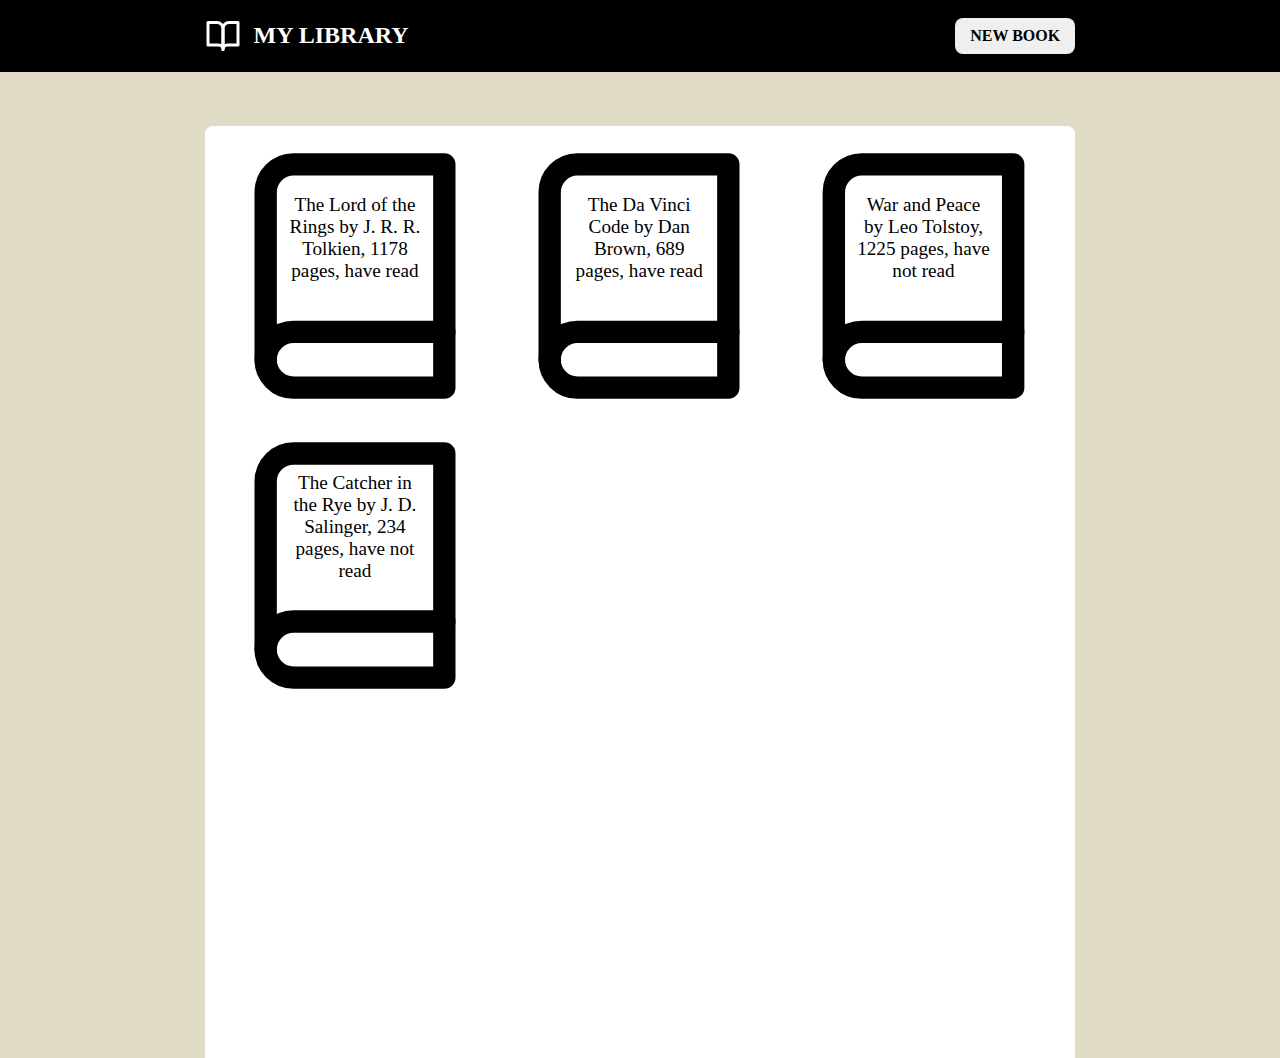
==== objects-lesson.html @ 150975c1 "first commit" ====
<!DOCTYPE html>
<html lang="en">
<head>
    <script src="objects-lesson.js" defer></script>  <!--lessons: remember to defer-->
    <link rel="stylesheet" href="objects-lesson.css">
    <link rel="shortcut icon" href="#">
    <meta charset="UTF-8">
    <meta http-equiv="X-UA-Compatible" content="IE=edge">
    <meta name="viewport" content="width=device-width, initial-scale=1.0">
    <title>Object Lesson</title>
</head>
<body>
    <header>
        <div id="heading">
            <img src="assets/book-open.svg" alt="open book icon">
            <h2>MY LIBRARY</h2>
        </div>
        <button id="button-add" onclick="openForm()">NEW BOOK</button>
    </header>
    <div id="content">
        <div id="container">
        </div>
    </div>
    <div id="myForm">
        <form id="addBook">
            <h1>ADD NEW BOOK</h1>
            <div>
                <label for="title">TITLE</label>
                <input type="text" id="title" placeholder="e.g. The Lord of the Rings" name="title" required>
            </div>
            <div>
                <label for="author">AUTHOR</label>
                <input type="text" id="author" placeholder="e.g. J. R. R. Tolkien" name="author" required>
            </div>
            <div>
                <label for="pages">PAGES</label>
                <input type="text" id="pages" placeholder="e.g. 1234" name="pages" required>
            </div>     
            <div>
                <input type="checkbox" id="checkbox" name="read">
                <label for="checkbox">I've read this book</label>
            </div>
            <div id="popupButtons">
                <button type="button" onclick="closeForm()">CANCEL</button>
                <button type="submit" form="addBook" id="submitButton">ADD</button>
            </div>                  
        </form>
    </div>
</body>
</html>
---- objects-lesson.css ----
/*! normalize.css v8.0.1 | MIT License | github.com/necolas/normalize.css */

/* Document
   ========================================================================== */

/**
 * 1. Correct the line height in all browsers.
 * 2. Prevent adjustments of font size after orientation changes in iOS.
 */

 html {
    line-height: 1.15; /* 1 */
    -webkit-text-size-adjust: 100%; /* 2 */
  }
  
  /* Sections
     ========================================================================== */
  
  /**
   * Remove the margin in all browsers.
   */
  
  body {
    margin: 0;
  }
  
  /**
   * Render the `main` element consistently in IE.
   */
  
  main {
    display: block;
  }
  
  /**
   * Correct the font size and margin on `h1` elements within `section` and
   * `article` contexts in Chrome, Firefox, and Safari.
   */
  
  h1 {
    font-size: 2em;
    margin: 0.67em 0;
  }
  
  /* Grouping content
     ========================================================================== */
  
  /**
   * 1. Add the correct box sizing in Firefox.
   * 2. Show the overflow in Edge and IE.
   */
  
  hr {
    box-sizing: content-box; /* 1 */
    height: 0; /* 1 */
    overflow: visible; /* 2 */
  }
  
  /**
   * 1. Correct the inheritance and scaling of font size in all browsers.
   * 2. Correct the odd `em` font sizing in all browsers.
   */
  
  pre {
    font-family: monospace, monospace; /* 1 */
    font-size: 1em; /* 2 */
  }
  
  /* Text-level semantics
     ========================================================================== */
  
  /**
   * Remove the gray background on active links in IE 10.
   */
  
  a {
    background-color: transparent;
  }
  
  /**
   * 1. Remove the bottom border in Chrome 57-
   * 2. Add the correct text decoration in Chrome, Edge, IE, Opera, and Safari.
   */
  
  abbr[title] {
    border-bottom: none; /* 1 */
    text-decoration: underline; /* 2 */
    text-decoration: underline dotted; /* 2 */
  }
  
  /**
   * Add the correct font weight in Chrome, Edge, and Safari.
   */
  
  b,
  strong {
    font-weight: bolder;
  }
  
  /**
   * 1. Correct the inheritance and scaling of font size in all browsers.
   * 2. Correct the odd `em` font sizing in all browsers.
   */
  
  code,
  kbd,
  samp {
    font-family: monospace, monospace; /* 1 */
    font-size: 1em; /* 2 */
  }
  
  /**
   * Add the correct font size in all browsers.
   */
  
  small {
    font-size: 80%;
  }
  
  /**
   * Prevent `sub` and `sup` elements from affecting the line height in
   * all browsers.
   */
  
  sub,
  sup {
    font-size: 75%;
    line-height: 0;
    position: relative;
    vertical-align: baseline;
  }
  
  sub {
    bottom: -0.25em;
  }
  
  sup {
    top: -0.5em;
  }
  
  /* Embedded content
     ========================================================================== */
  
  /**
   * Remove the border on images inside links in IE 10.
   */
  
  img {
    border-style: none;
  }
  
  /* Forms
     ========================================================================== */
  
  /**
   * 1. Change the font styles in all browsers.
   * 2. Remove the margin in Firefox and Safari.
   */
  
  button,
  input,
  optgroup,
  select,
  textarea {
    font-family: inherit; /* 1 */
    font-size: 100%; /* 1 */
    line-height: 1.15; /* 1 */
    margin: 0; /* 2 */
  }
  
  /**
   * Show the overflow in IE.
   * 1. Show the overflow in Edge.
   */
  
  button,
  input { /* 1 */
    overflow: visible;
  }
  
  /**
   * Remove the inheritance of text transform in Edge, Firefox, and IE.
   * 1. Remove the inheritance of text transform in Firefox.
   */
  
  button,
  select { /* 1 */
    text-transform: none;
  }
  
  /**
   * Correct the inability to style clickable types in iOS and Safari.
   */
  
  button,
  [type="button"],
  [type="reset"],
  [type="submit"] {
    -webkit-appearance: button;
  }
  
  /**
   * Remove the inner border and padding in Firefox.
   */
  
  button::-moz-focus-inner,
  [type="button"]::-moz-focus-inner,
  [type="reset"]::-moz-focus-inner,
  [type="submit"]::-moz-focus-inner {
    border-style: none;
    padding: 0;
  }
  
  /**
   * Restore the focus styles unset by the previous rule.
   */
  
  button:-moz-focusring,
  [type="button"]:-moz-focusring,
  [type="reset"]:-moz-focusring,
  [type="submit"]:-moz-focusring {
    outline: 1px dotted ButtonText;
  }
  
  /**
   * Correct the padding in Firefox.
   */
  
  fieldset {
    padding: 0.35em 0.75em 0.625em;
  }
  
  /**
   * 1. Correct the text wrapping in Edge and IE.
   * 2. Correct the color inheritance from `fieldset` elements in IE.
   * 3. Remove the padding so developers are not caught out when they zero out
   *    `fieldset` elements in all browsers.
   */
  
  legend {
    box-sizing: border-box; /* 1 */
    color: inherit; /* 2 */
    display: table; /* 1 */
    max-width: 100%; /* 1 */
    padding: 0; /* 3 */
    white-space: normal; /* 1 */
  }
  
  /**
   * Add the correct vertical alignment in Chrome, Firefox, and Opera.
   */
  
  progress {
    vertical-align: baseline;
  }
  
  /**
   * Remove the default vertical scrollbar in IE 10+.
   */
  
  textarea {
    overflow: auto;
  }
  
  /**
   * 1. Add the correct box sizing in IE 10.
   * 2. Remove the padding in IE 10.
   */
  
  [type="checkbox"],
  [type="radio"] {
    box-sizing: border-box; /* 1 */
    padding: 0; /* 2 */
  }
  
  /**
   * Correct the cursor style of increment and decrement buttons in Chrome.
   */
  
  [type="number"]::-webkit-inner-spin-button,
  [type="number"]::-webkit-outer-spin-button {
    height: auto;
  }
  
  /**
   * 1. Correct the odd appearance in Chrome and Safari.
   * 2. Correct the outline style in Safari.
   */
  
  [type="search"] {
    -webkit-appearance: textfield; /* 1 */
    outline-offset: -2px; /* 2 */
  }
  
  /**
   * Remove the inner padding in Chrome and Safari on macOS.
   */
  
  [type="search"]::-webkit-search-decoration {
    -webkit-appearance: none;
  }
  
  /**
   * 1. Correct the inability to style clickable types in iOS and Safari.
   * 2. Change font properties to `inherit` in Safari.
   */
  
  ::-webkit-file-upload-button {
    -webkit-appearance: button; /* 1 */
    font: inherit; /* 2 */
  }
  
  /* Interactive
     ========================================================================== */
  
  /*
   * Add the correct display in Edge, IE 10+, and Firefox.
   */
  
  details {
    display: block;
  }
  
  /*
   * Add the correct display in all browsers.
   */
  
  summary {
    display: list-item;
  }
  
  /* Misc
     ========================================================================== */
  
  /**
   * Add the correct display in IE 10+.
   */
  
  template {
    display: none;
  }
  
  /**
   * Add the correct display in IE 10.
   */
  
  [hidden] {
    display: none;
  }

  body {
    background-color: #e1dcc5;
    font-family: 'Times New Roman', Times, serif;
  }

  header {
    display: flex;
    align-items: center;
    justify-content: space-between;
    padding: 0 16vw 0 16vw;
    background-color: black;
    color: white;
    height: 8vh;
  }

  #heading {
    display: flex;
    align-items: center;
  }

  #heading>img {
    height: 4vh;
    width: auto;
    filter: invert(100%) sepia(0%) saturate(7484%) hue-rotate(104deg) brightness(100%) contrast(102%);;
  }

  #container {
    display: flex;
    justify-content: flex-start;
    align-content: flex-start;
    align-items: flex-start;
    flex-flow: row wrap;
    gap: 16px;
    background: white;
    margin: 6vh 16vw 0 16vw;
    padding: 16px;
    border-radius: 8px 8px 0 0;
    height: 100vh;
  }

  h2 {
    margin: 0;
    padding: 1vw;
  }

  button {
    border: none;
    border-radius: 8px;
    font-weight: bold;
  }

  #button-add {
    height: 4vh;
    width: 120px;
  }

  .card {
    flex: 0 0 32%;
    position: relative;
    border-radius: 6px;
    color: black;
    font-size: larger;
    text-align: center;
  }

  .card>img {
    height: 100%;
    width: 100%;
  }

  .book-info {
    position: absolute;
    top: 35%;
    left: 50%;
    transform: translate(-50%, -50%);
  }

  #myForm {
    display: none;
    border: solid black 1px;
    border-radius: 6px;
    position: absolute;
    top: 50%;
    left: 50%;
    z-index: 1;
    transform: translate(-50%, -50%);
    width: 30%;
    height: auto;
    overflow: auto;
    background-color: white;
    font-weight: bold;
  }

  #myForm>form {
    display: flex;
    flex-direction: column;
    align-items: center;
    padding: 82px 12px 82px 12px;
    row-gap: 16px;
  }

  form>h1 {
    margin: 0 0 40px 0;
  }

  #popupButtons {
    display: flex;
    flex-direction: row;
    margin-top: 20px;
    gap: 20px; 
  }

  #popupButtons>button {
    height: 40px;
    width: 120px;
  }
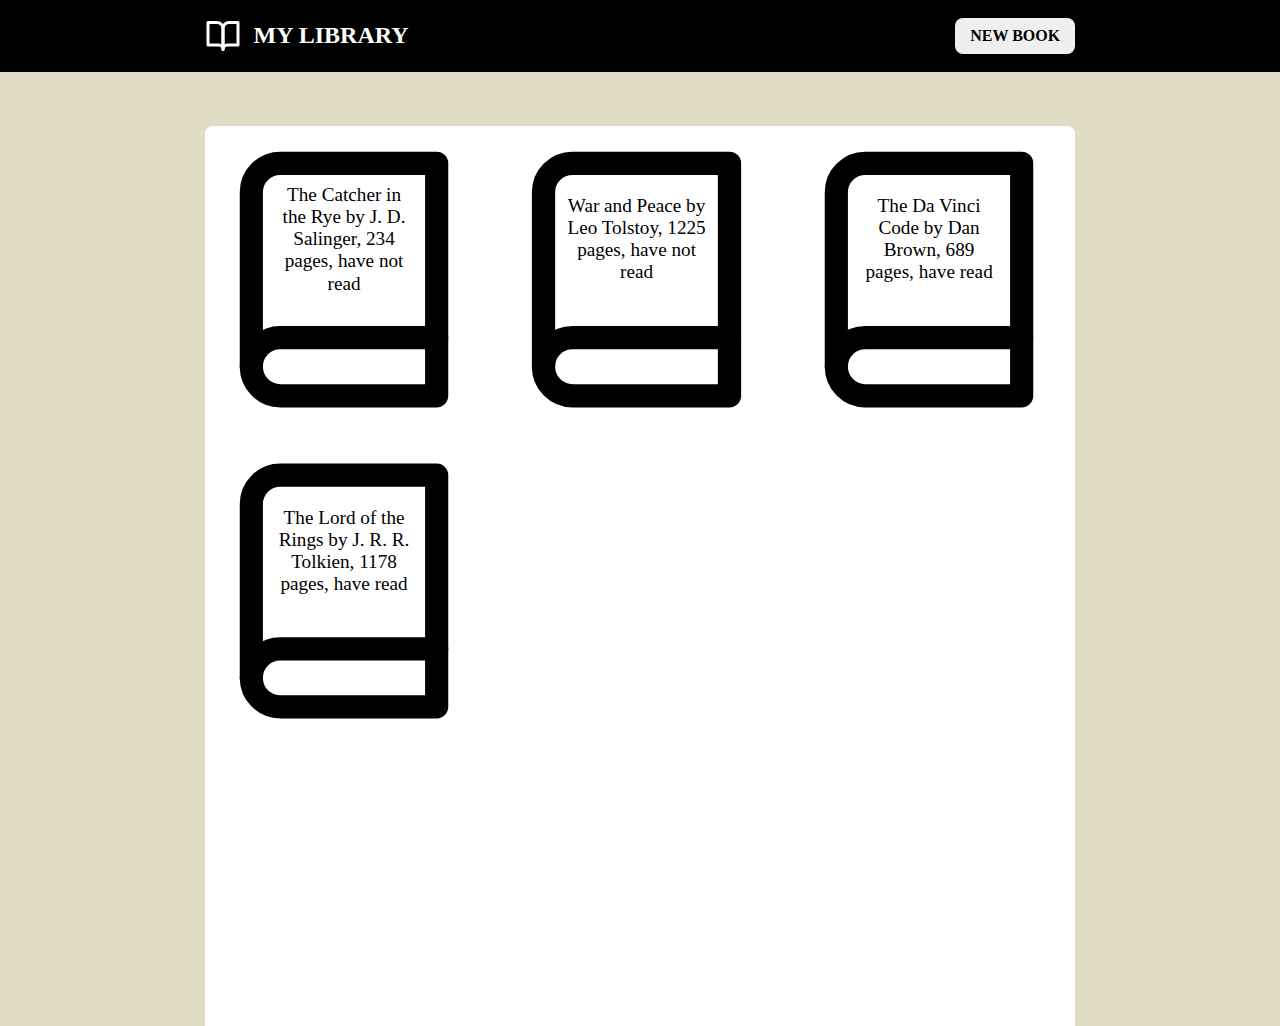
==== commit 4391bd95: "Fix bug with header spacing" ====
--- a/objects-lesson.html
+++ b/objects-lesson.html
@@ -11,11 +11,13 @@
 </head>
 <body>
     <header>
-        <div id="heading">
-            <img src="assets/book-open.svg" alt="open book icon">
-            <h2>MY LIBRARY</h2>
+        <div class="alignment-container">
+            <div id="heading">
+                <img src="assets/book-open.svg" alt="open book icon">
+                <h2>MY LIBRARY</h2>
+            </div>
+            <button id="button-add" onclick="openForm()">NEW BOOK</button>
         </div>
-        <button id="button-add" onclick="openForm()">NEW BOOK</button>
     </header>
     <div id="content">
         <div id="container">
--- a/objects-lesson.css
+++ b/objects-lesson.css
@@ -354,13 +354,18 @@
   }
 
   header {
+    background-color: black;
+    color: white;
+    height: 8vh;
+  }
+
+  .alignment-container {
     display: flex;
     align-items: center;
     justify-content: space-between;
-    padding: 0 16vw 0 16vw;
-    background-color: black;
-    color: white;
     height: 8vh;
+    min-width: 750px;
+    margin: 0 16vw 0 16vw;
   }
 
   #heading {
@@ -380,10 +385,10 @@
     align-content: flex-start;
     align-items: flex-start;
     flex-flow: row wrap;
-    gap: 16px;
+    gap: 14px;
+    min-width: 750px;
     background: white;
     margin: 6vh 16vw 0 16vw;
-    padding: 16px;
     border-radius: 8px 8px 0 0;
     height: 100vh;
   }
@@ -406,8 +411,10 @@
 
   .card {
     flex: 0 0 32%;
+    min-width: 240px;
     position: relative;
     border-radius: 6px;
+    margin-top: 14px;
     color: black;
     font-size: larger;
     text-align: center;
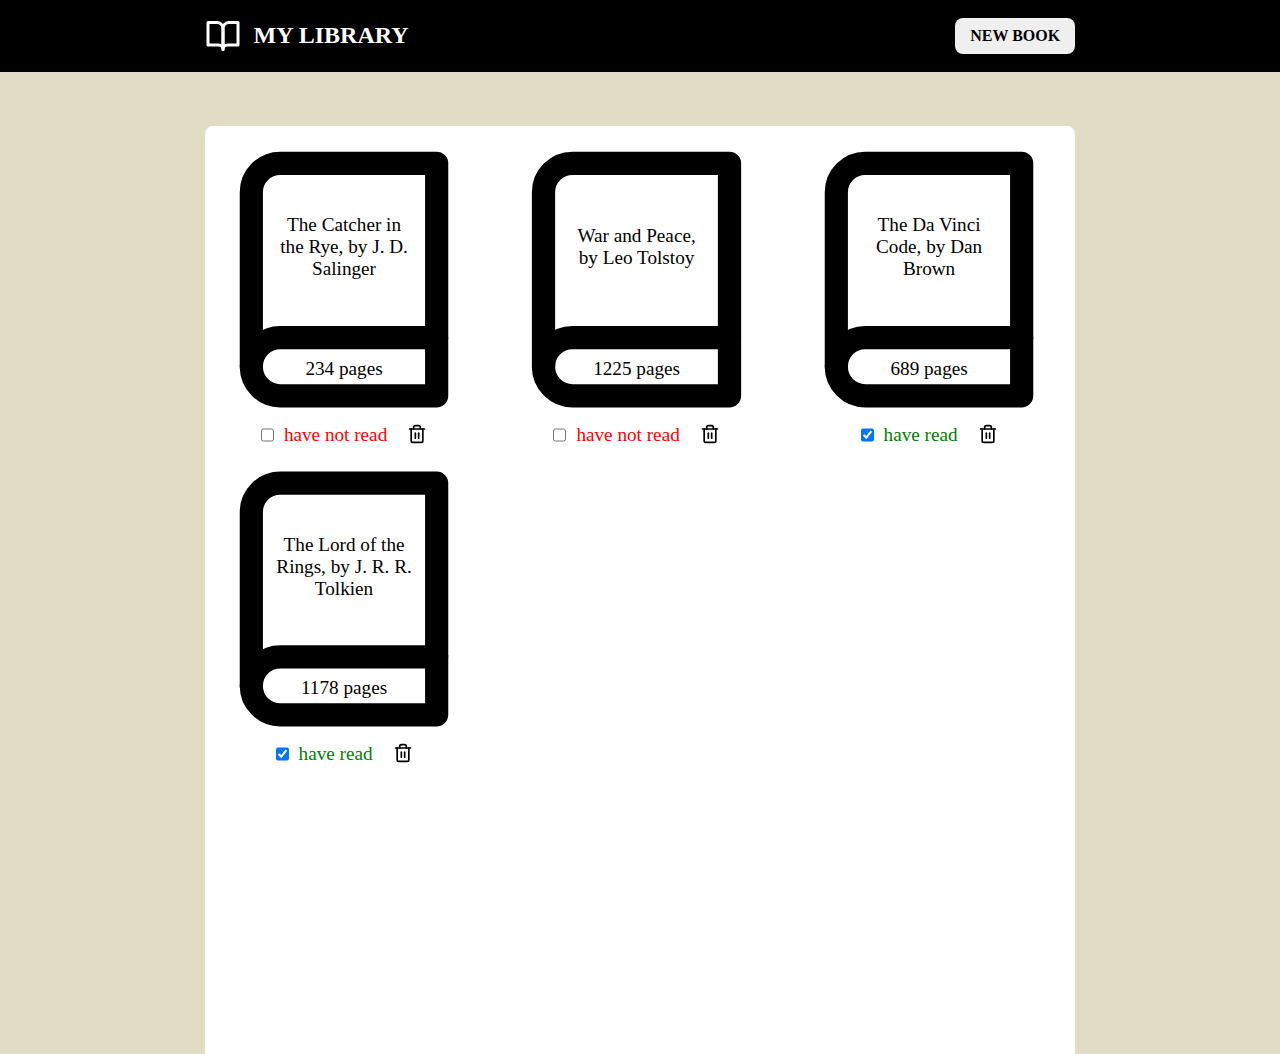
==== commit c254b934: "Fix bad naming conventions" ====
--- a/objects-lesson.html
+++ b/objects-lesson.html
@@ -23,30 +23,28 @@
         <div id="container">
         </div>
     </div>
-    <div id="myForm">
-        <form id="addBook">
-            <h1>ADD NEW BOOK</h1>
-            <div>
-                <label for="title">TITLE</label>
-                <input type="text" id="title" placeholder="e.g. The Lord of the Rings" name="title" required>
-            </div>
-            <div>
-                <label for="author">AUTHOR</label>
-                <input type="text" id="author" placeholder="e.g. J. R. R. Tolkien" name="author" required>
-            </div>
-            <div>
-                <label for="pages">PAGES</label>
-                <input type="text" id="pages" placeholder="e.g. 1234" name="pages" required>
-            </div>     
-            <div>
-                <input type="checkbox" id="checkbox" name="read">
-                <label for="checkbox">I've read this book</label>
-            </div>
-            <div id="popupButtons">
-                <button type="button" onclick="closeForm()">CANCEL</button>
-                <button type="submit" form="addBook" id="submitButton">ADD</button>
-            </div>                  
-        </form>
-    </div>
+    <form id="add-book">
+        <h1>ADD NEW BOOK</h1>
+        <div>
+            <label for="title">TITLE</label>
+            <input type="text" id="title" placeholder="e.g. The Lord of the Rings" name="title" required/>
+        </div>
+        <div>
+            <label for="author">AUTHOR</label>
+            <input type="text" id="author" placeholder="e.g. J. R. R. Tolkien" name="author" required/>
+        </div>
+        <div>
+            <label for="pages">PAGES</label>
+            <input type="number" id="pages" placeholder="e.g. 1234" name="pages" required/>
+        </div>     
+        <div class>
+            <input type="checkbox" id="checkbox" name="checkbox"/>
+            <label for="checkbox">I've read this book</label>
+        </div>
+        <div id="popup-buttons">
+            <button type="button" onclick="closeForm()">CANCEL</button>
+            <button type="submit" form="add-book" id="submitButton">ADD</button>
+        </div>                  
+    </form>
 </body>
 </html>--- a/objects-lesson.css
+++ b/objects-lesson.css
@@ -376,7 +376,11 @@
   #heading>img {
     height: 4vh;
     width: auto;
-    filter: invert(100%) sepia(0%) saturate(7484%) hue-rotate(104deg) brightness(100%) contrast(102%);;
+    filter: invert(100%) sepia(0%) saturate(7484%) hue-rotate(104deg) brightness(100%) contrast(102%);
+  }
+
+  #content{
+    padding: 6vh 16vw 0 16vw;
   }
 
   #container {
@@ -385,10 +389,10 @@
     align-content: flex-start;
     align-items: flex-start;
     flex-flow: row wrap;
+    padding: 14px 0 14px 0;
     gap: 14px;
     min-width: 750px;
     background: white;
-    margin: 6vh 16vw 0 16vw;
     border-radius: 8px 8px 0 0;
     height: 100vh;
   }
@@ -409,12 +413,13 @@
     width: 120px;
   }
 
-  .card {
+  .card-container  {
+    display: flex;
+    flex-direction: column;
     flex: 0 0 32%;
     min-width: 240px;
     position: relative;
     border-radius: 6px;
-    margin-top: 14px;
     color: black;
     font-size: larger;
     text-align: center;
@@ -425,15 +430,45 @@
     width: 100%;
   }
 
-  .book-info {
+  .text-container {
     position: absolute;
     top: 35%;
     left: 50%;
     transform: translate(-50%, -50%);
   }
 
-  #myForm {
+  .pages-container {
+    position: absolute;
+    bottom: 18%;
+    left: 50%;
+    transform: translate(-50%, -50%);
+  }
+
+  .interactive-parts {
+    display: flex;
+    flex-direction: row;
+    justify-content: space-between;
+    gap: 20px;
+    align-self: center;
+    max-width: 180px;
+  }
+
+  .toggle-container {
+    display: flex;
+    gap: 10px;
+  }
+
+  .interactive-parts>img {
+    height: 20px;
+    width: 20px;
+  }
+
+  #add-book {
     display: none;
+    flex-direction: column;
+    align-items: center;
+    padding: 82px 12px 82px 12px;
+    row-gap: 16px;
     border: solid black 1px;
     border-radius: 6px;
     position: absolute;
@@ -448,26 +483,18 @@
     font-weight: bold;
   }
 
-  #myForm>form {
-    display: flex;
-    flex-direction: column;
-    align-items: center;
-    padding: 82px 12px 82px 12px;
-    row-gap: 16px;
-  }
-
   form>h1 {
     margin: 0 0 40px 0;
   }
 
-  #popupButtons {
+  #popup-buttons {
     display: flex;
     flex-direction: row;
     margin-top: 20px;
     gap: 20px; 
   }
 
-  #popupButtons>button {
+  #popup-buttons>button {
     height: 40px;
     width: 120px;
   }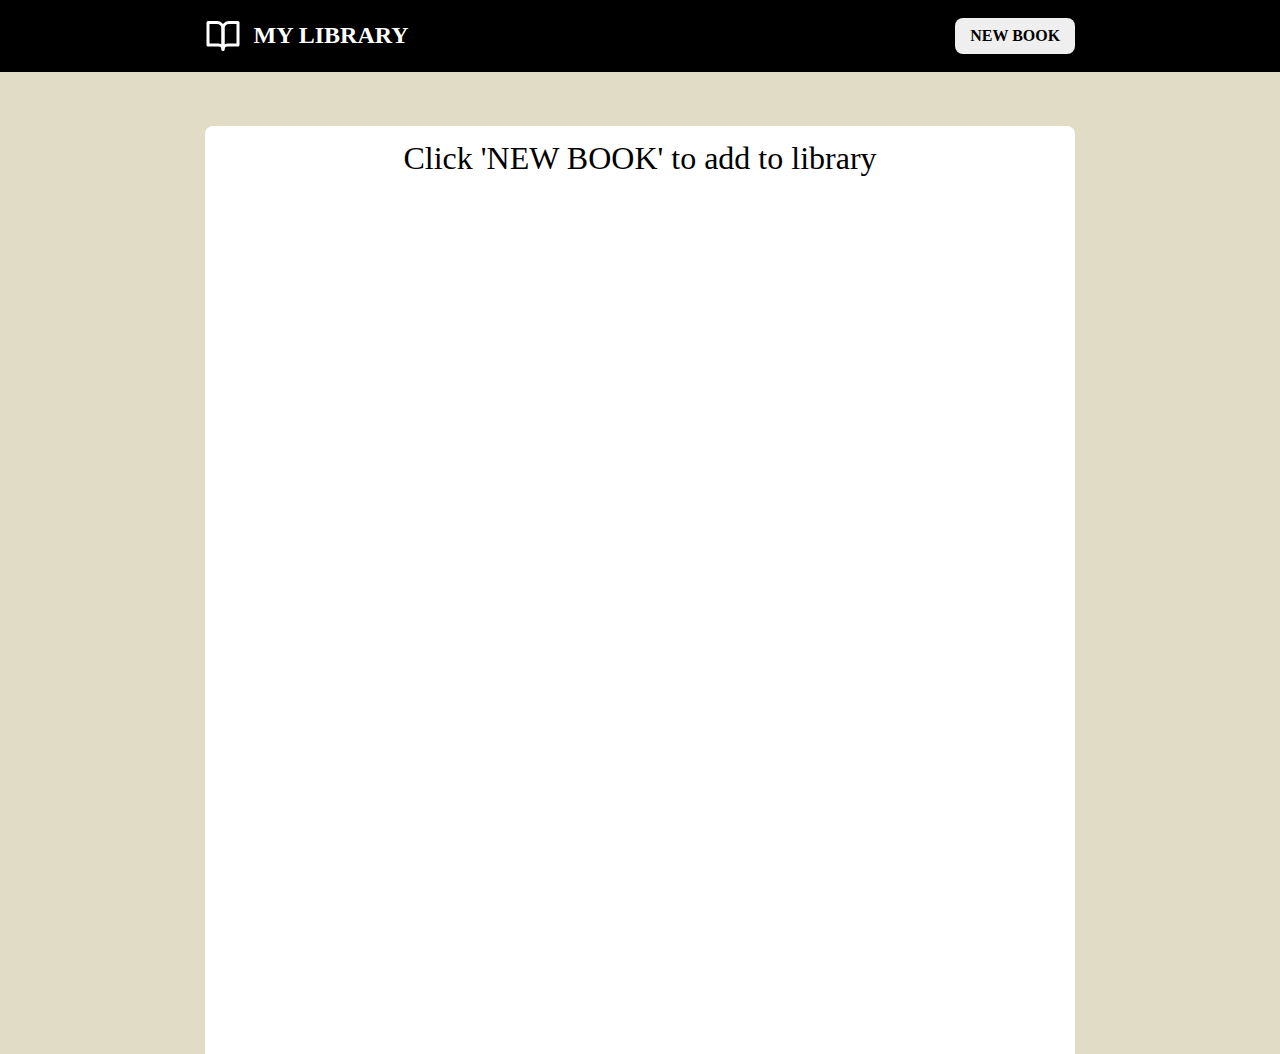
==== commit 308218fd: "Fix poor naming conventions and make delete work" ====
--- a/objects-lesson.html
+++ b/objects-lesson.html
@@ -11,7 +11,7 @@
 </head>
 <body>
     <header>
-        <div class="alignment-container">
+        <div id="alignment-container">
             <div id="heading">
                 <img src="assets/book-open.svg" alt="open book icon">
                 <h2>MY LIBRARY</h2>
@@ -35,7 +35,7 @@
         </div>
         <div>
             <label for="pages">PAGES</label>
-            <input type="number" id="pages" placeholder="e.g. 1234" name="pages" required/>
+            <input type="number" id="pages" placeholder="e.g. 1234" name="pages" min="1" required/>
         </div>     
         <div class>
             <input type="checkbox" id="checkbox" name="checkbox"/>
--- a/objects-lesson.css
+++ b/objects-lesson.css
@@ -359,7 +359,7 @@
     height: 8vh;
   }
 
-  .alignment-container {
+  #alignment-container {
     display: flex;
     align-items: center;
     justify-content: space-between;
@@ -384,7 +384,7 @@
   }
 
   #container {
-    display: flex;
+    display: block;
     justify-content: flex-start;
     align-content: flex-start;
     align-items: flex-start;
@@ -397,6 +397,12 @@
     height: 100vh;
   }
 
+  #temporary-message {
+    text-align: center;
+    font-size: xx-large;
+    justify-content: center;
+  }
+
   h2 {
     margin: 0;
     padding: 1vw;
@@ -430,7 +436,7 @@
     width: 100%;
   }
 
-  .text-container {
+  .title-container {
     position: absolute;
     top: 35%;
     left: 50%;
@@ -458,9 +464,11 @@
     gap: 10px;
   }
 
-  .interactive-parts>img {
-    height: 20px;
-    width: 20px;
+  .interactive-parts>button {
+    height: 24px;
+    width: 24px;
+    padding: 0;
+    background: url(./assets/trash-2.svg);
   }
 
   #add-book {
